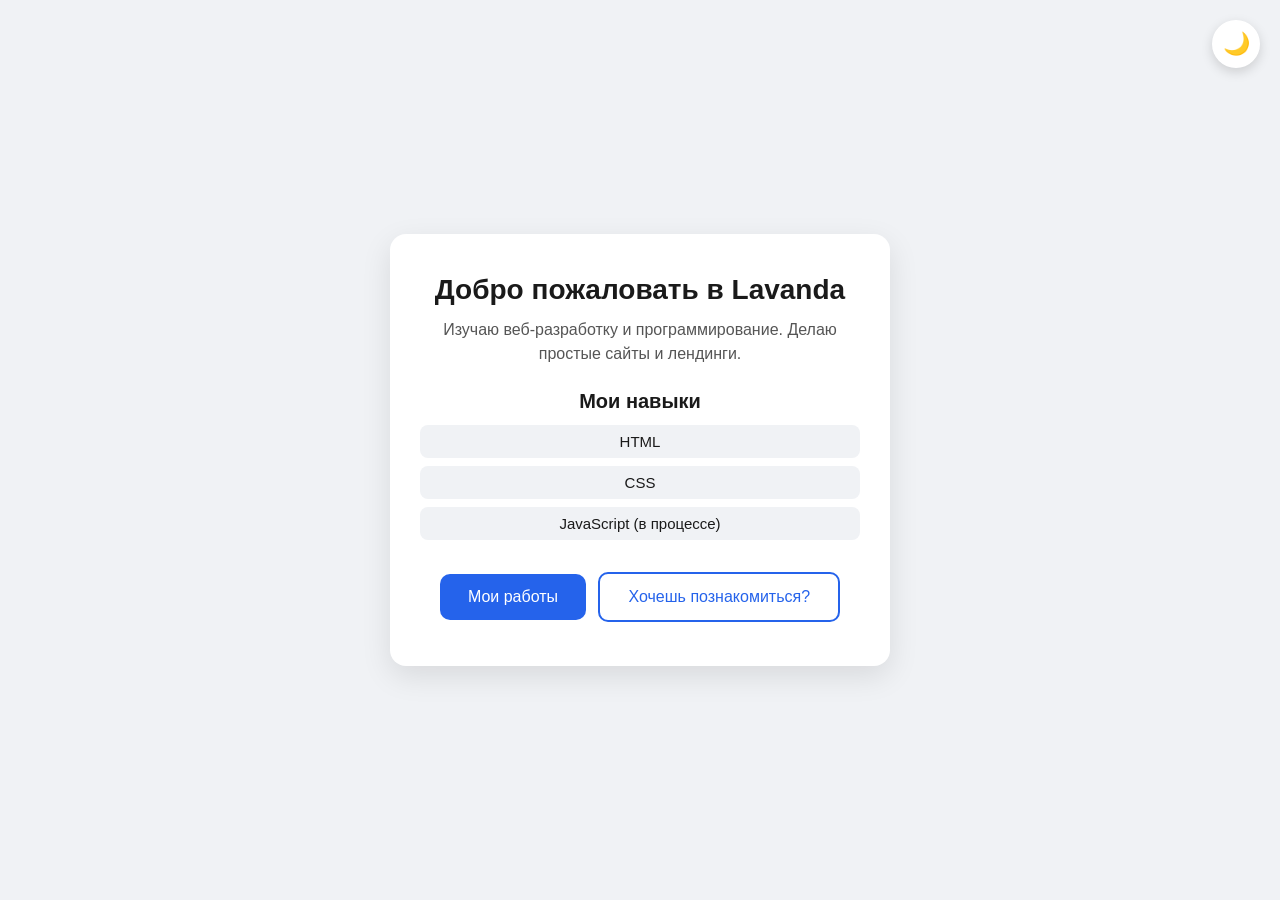
==== index.html @ 7da5be28 "Update index.html" ====
<!DOCTYPE html>
<html lang="ru" data-theme="light">
<head>
  <meta charset="UTF-8">
  <meta name="viewport" content="width=device-width, initial-scale=1.0">
  <title>Lavanda — веб-разработчик</title>
  <link rel="stylesheet" href="style.css">
</head>
<body>
  <button id="theme-toggle" class="theme-btn" aria-label="Переключить тему">🌙</button>

  <div class="card">
    <h1>Добро пожаловать в Lavanda</h1>
    <p>Изучаю веб-разработку и программирование. Делаю простые сайты и лендинги.</p>

    <h2>Мои навыки</h2>
    <ul>
      <li>HTML</li>
      <li>CSS</li>
      <li>JavaScript (в процессе)</li>
    </ul>

    <a href="projects.html" class="btn">Мои работы</a>
    <a href="https://t.me/slowedsamurai" class="btn btn-outline">Хочешь познакомиться?</a>
  </div>

  <script src="script.js"></script>
</body>
</html>
---- style.css ----
:root {
  --bg: #f0f2f5;
  --card: #ffffff;
  --text: #1a1a1a;
  --text-light: #555555;
  --accent: #2563eb;
  --accent-hover: #1d4ed8;
  --muted: #f0f2f5;
  --border: #e4e7eb;
}

:root[data-theme="dark"] {
  --bg: #121212;
  --card: #1e1e1e;
  --text: #f0f0f0;
  --text-light: #b0b0b0;
  --accent: #3b82f6;
  --accent-hover: #60a5fa;
  --muted: #2a2a2a;
  --border: #333333;
}

* {
  margin: 0;
  padding: 0;
  box-sizing: border-box;
}

body {
  font-family: Arial, sans-serif;
  background: var(--bg);
  color: var(--text);
  display: flex;
  justify-content: center;
  align-items: center;
  min-height: 100vh;
  padding: 20px;
  transition: background 0.3s, color 0.3s;
}

.card {
  background: var(--card);
  max-width: 500px;
  width: 100%;
  padding: 40px 30px;
  border-radius: 16px;
  box-shadow: 0 10px 30px rgba(0,0,0,0.1);
  text-align: center;
  transition: background 0.3s;
}

h1 {
  font-size: 28px;
  color: var(--text);
  margin-bottom: 12px;
}

p {
  font-size: 16px;
  color: var(--text-light);
  margin-bottom: 24px;
  line-height: 1.5;
}

h2 {
  font-size: 20px;
  color: var(--text);
  margin-bottom: 12px;
}

ul {
  list-style: none;
  margin-bottom: 28px;
}

li {
  background: var(--muted);
  padding: 8px 12px;
  border-radius: 8px;
  margin-bottom: 8px;
  font-size: 15px;
  color: var(--text);
  transition: background 0.3s;
}

.btn {
  display: inline-block;
  background: var(--accent);
  color: #ffffff;
  text-decoration: none;
  padding: 14px 28px;
  border-radius: 10px;
  font-size: 16px;
  transition: background 0.2s;
  margin: 4px;
}

.btn:hover {
  background: var(--accent-hover);
}

.btn-outline {
  background: transparent;
  color: var(--accent);
  border: 2px solid var(--accent);
}

.btn-outline:hover {
  background: var(--accent);
  color: #ffffff;
}

.theme-btn {
  position: fixed;
  top: 20px;
  right: 20px;
  width: 48px;
  height: 48px;
  border-radius: 50%;
  border: none;
  background: var(--card);
  color: var(--text);
  font-size: 22px;
  cursor: pointer;
  box-shadow: 0 4px 12px rgba(0,0,0,0.15);
  transition: background 0.3s, transform 0.2s;
}

.theme-btn:hover {
  transform: scale(1.1);
}
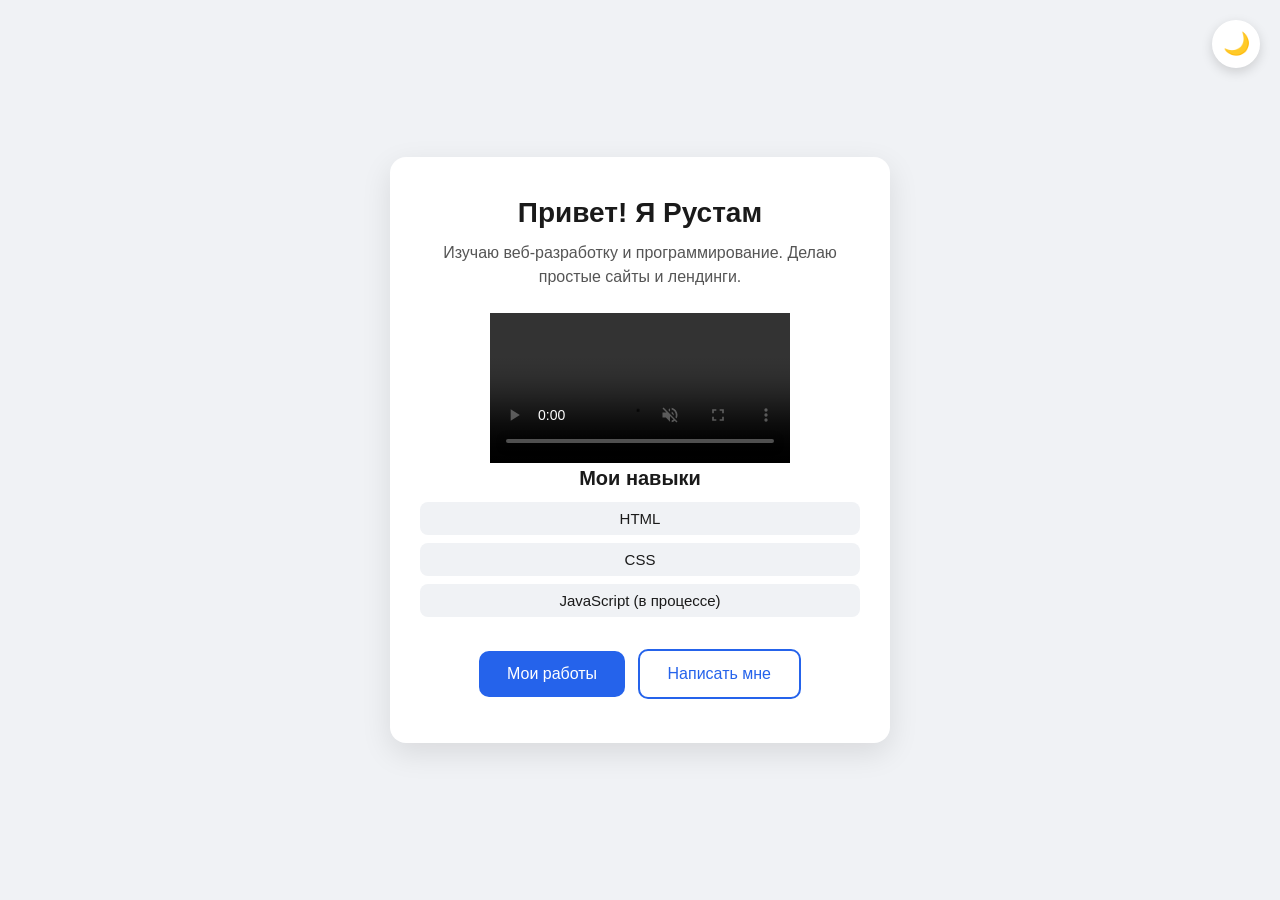
==== commit adf8d818: "Update index.html" ====
--- a/index.html
+++ b/index.html
@@ -3,16 +3,19 @@
 <head>
   <meta charset="UTF-8">
   <meta name="viewport" content="width=device-width, initial-scale=1.0">
-  <title>Lavanda — веб-разработчик</title>
+  <title>Рустам — веб-разработчик</title>
   <link rel="stylesheet" href="style.css">
 </head>
 <body>
   <button id="theme-toggle" class="theme-btn" aria-label="Переключить тему">🌙</button>
 
   <div class="card">
-    <h1>Добро пожаловать в Lavanda</h1>
+    <h1>Привет! Я Рустам</h1>
     <p>Изучаю веб-разработку и программирование. Делаю простые сайты и лендинги.</p>
-
+<video class="promo" controls muted playsinline>
+  <source src="promo.mp4" type="video/mp4">
+  Твой браузер не поддерживает видео.
+</video>
     <h2>Мои навыки</h2>
     <ul>
       <li>HTML</li>
@@ -21,7 +24,7 @@
     </ul>
 
     <a href="projects.html" class="btn">Мои работы</a>
-    <a href="https://t.me/slowedsamurai" class="btn btn-outline">Хочешь познакомиться?</a>
+    <a href="https://t.me/твой_ник" class="btn btn-outline">Написать мне</a>
   </div>
 
   <script src="script.js"></script>
--- a/style.css
+++ b/style.css
@@ -129,3 +129,52 @@
 .theme-btn:hover {
   transform: scale(1.1);
 }
+
+.back {
+  display: inline-block;
+  color: #2563eb;
+  text-decoration: none;
+  font-size: 14px;
+  margin-bottom: 20px;
+}
+
+.back:hover {
+  text-decoration: underline;
+}
+
+/* Сетка для карточек */
+.projects {
+  display: flex;
+  flex-direction: column;
+  gap: 12px;
+  margin: 20px 0 28px;
+}
+
+/* Одна карточка проекта */
+.project {
+  display: block;
+  background: #f0f2f5;
+  padding: 16px 20px;
+  border-radius: 10px;
+  text-decoration: none;
+  color: #1a1a1a;
+  transition: background 0.2s, transform 0.2s;
+}
+
+.project:hover {
+  background: #e4e7eb;
+  transform: translateY(-2px);
+}
+
+.project h3 {
+  font-size: 16px;
+  margin-bottom: 6px;
+  color: #1a1a1a;
+}
+
+.project p {
+  font-size: 14px;
+  color: #666;
+  margin: 0;
+  line-height: 1.4;
+}
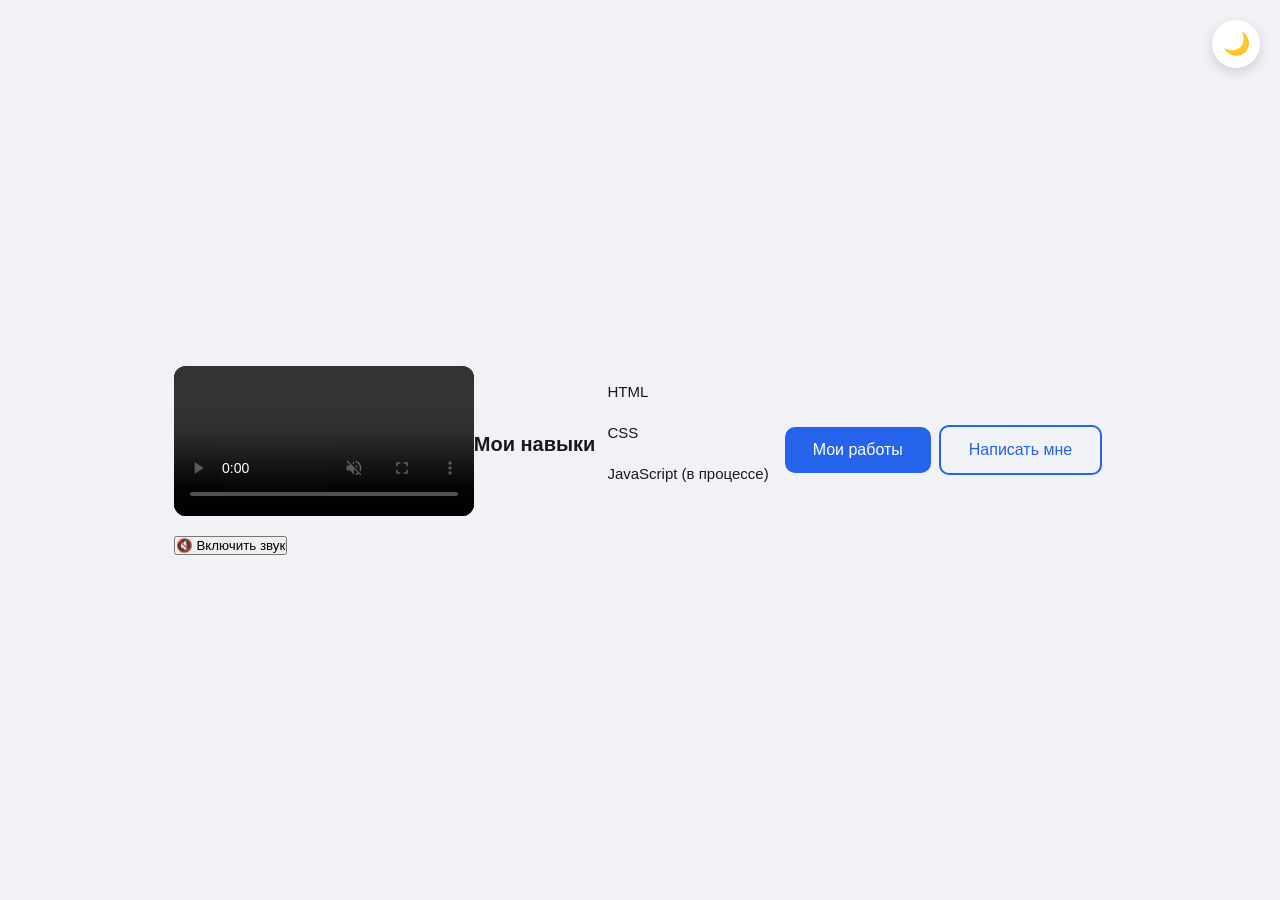
==== commit 176e5c0c: "Update index.html" ====
--- a/index.html
+++ b/index.html
@@ -9,13 +9,13 @@
 <body>
   <button id="theme-toggle" class="theme-btn" aria-label="Переключить тему">🌙</button>
 
-  <div class="card">
-    <h1>Привет! Я Рустам</h1>
-    <p>Изучаю веб-разработку и программирование. Делаю простые сайты и лендинги.</p>
-<video class="promo" controls muted playsinline>
-  <source src="promo.mp4" type="video/mp4">
-  Твой браузер не поддерживает видео.
-</video>
+  <div class="video-wrapper">
+  <video id="promo-video" class="promo" controls muted playsinline autoplay loop>
+    <source src="promo.mp4" type="video/mp4">
+    Твой браузер не поддерживает видео.
+  </video>
+  <button id="unmute-btn" class="unmute-btn" aria-label="Включить звук">🔇 Включить звук</button>
+</div>
     <h2>Мои навыки</h2>
     <ul>
       <li>HTML</li>
@@ -24,7 +24,7 @@
     </ul>
 
     <a href="projects.html" class="btn">Мои работы</a>
-    <a href="https://t.me/твой_ник" class="btn btn-outline">Написать мне</a>
+    <a href="https://t.me/slowedsamurai" class="btn btn-outline">Написать мне</a>
   </div>
 
   <script src="script.js"></script>
--- a/style.css
+++ b/style.css
@@ -178,3 +178,10 @@
   margin: 0;
   line-height: 1.4;
 }
+.promo {
+  width: 100%;
+  border-radius: 12px;
+  margin: 20px 0;
+  display: block;
+  background: #000;
+}
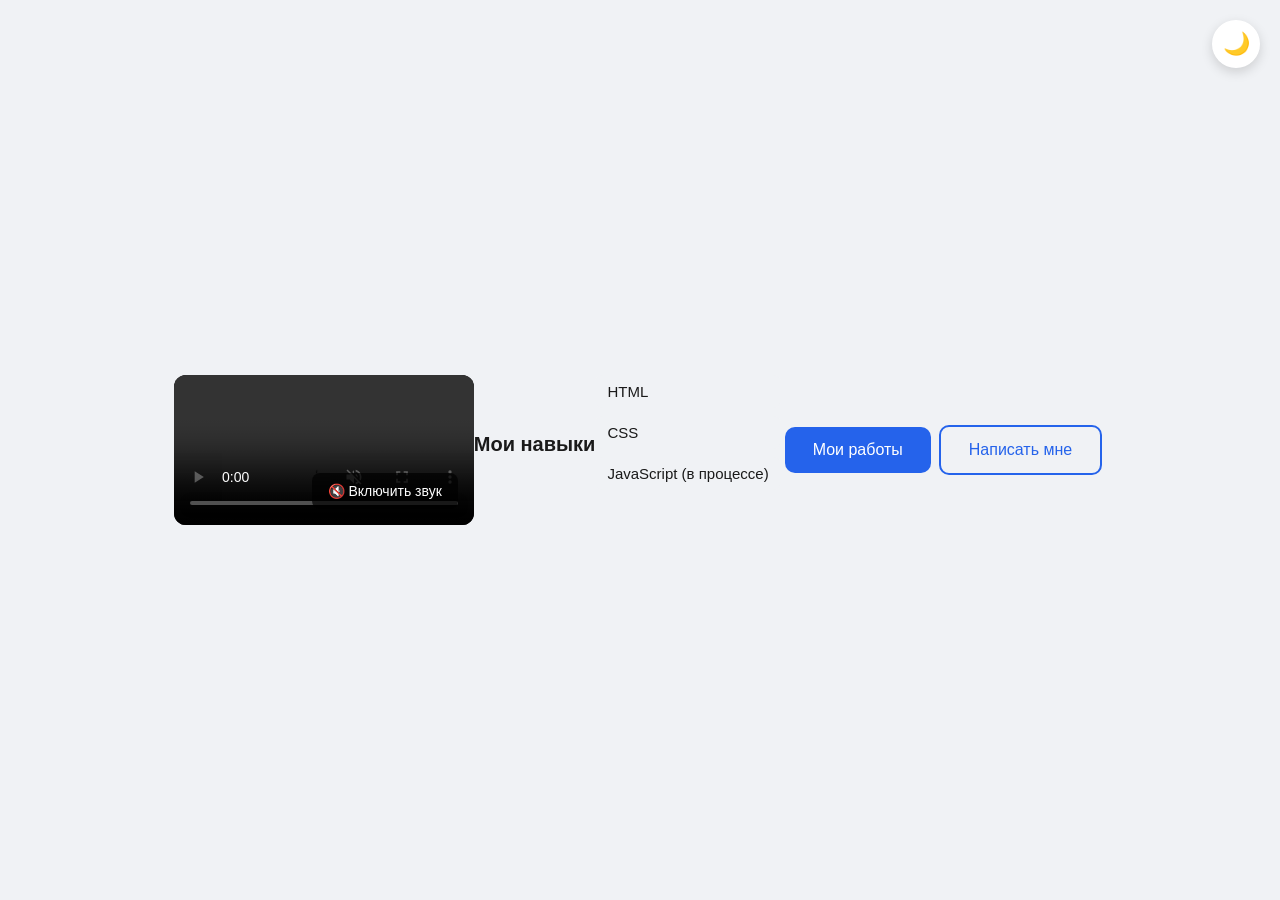
==== commit c8086be9: "Update index.html" ====
--- a/index.html
+++ b/index.html
@@ -25,7 +25,6 @@
 
     <a href="projects.html" class="btn">Мои работы</a>
     <a href="https://t.me/slowedsamurai" class="btn btn-outline">Написать мне</a>
-  </div>
 
   <script src="script.js"></script>
 </body>
--- a/style.css
+++ b/style.css
@@ -178,10 +178,38 @@
   margin: 0;
   line-height: 1.4;
 }
+
+.video-wrapper {
+  position: relative;
+  margin: 20px 0;
+}
+
 .promo {
   width: 100%;
   border-radius: 12px;
-  margin: 20px 0;
   display: block;
   background: #000;
-}
+  margin: 0;
+}
+
+.unmute-btn {
+  position: absolute;
+  bottom: 16px;
+  right: 16px;
+  background: rgba(0, 0, 0, 0.7);
+  color: #fff;
+  border: none;
+  padding: 10px 16px;
+  border-radius: 8px;
+  font-size: 14px;
+  cursor: pointer;
+  transition: background 0.2s;
+}
+
+.unmute-btn:hover {
+  background: rgba(0, 0, 0, 0.9);
+}
+
+.unmute-btn.hidden {
+  display: none;
+}
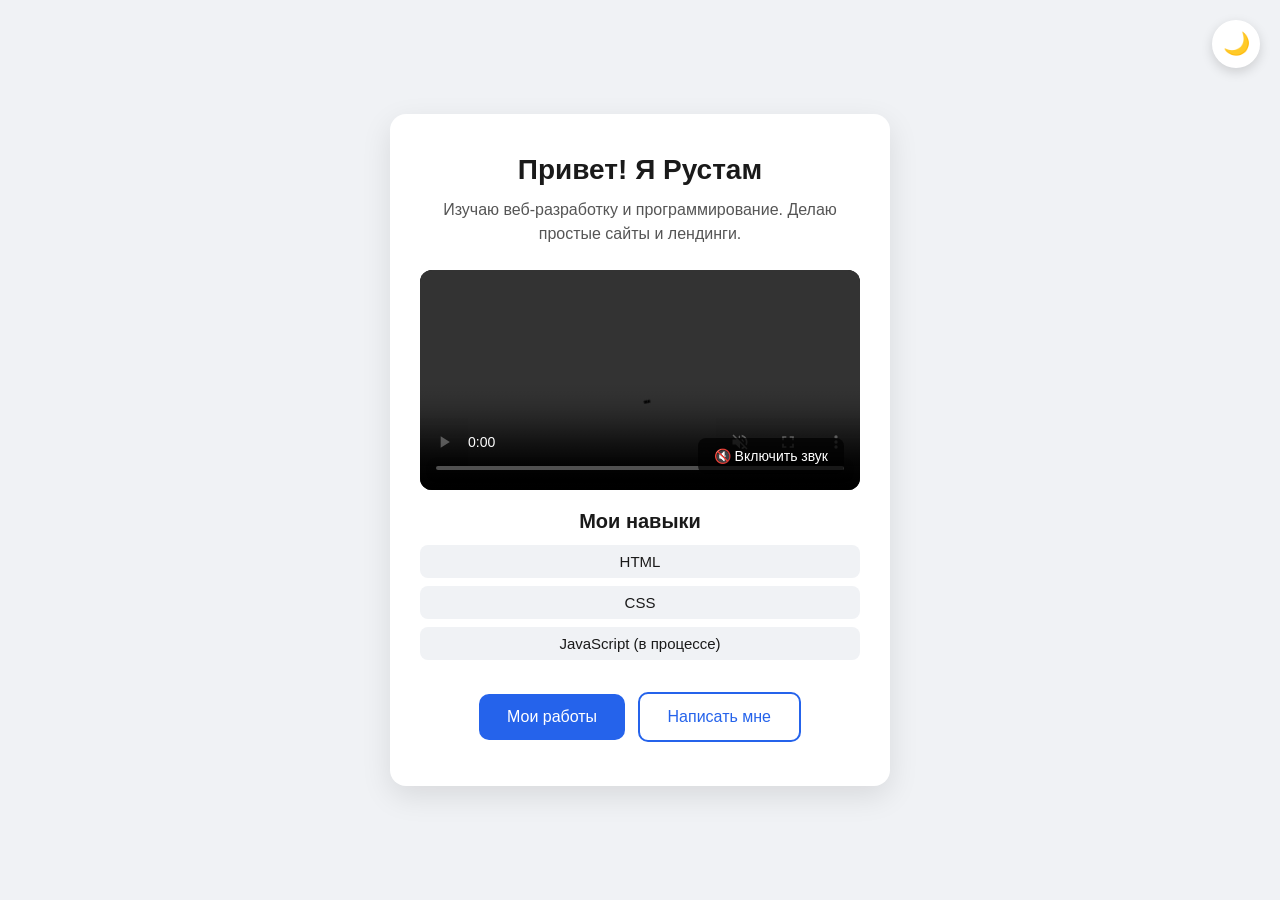
==== commit fba62377: "Update index.html" ====
--- a/index.html
+++ b/index.html
@@ -8,7 +8,9 @@
 </head>
 <body>
   <button id="theme-toggle" class="theme-btn" aria-label="Переключить тему">🌙</button>
-
+<div class="card">
+  <h1>Привет! Я Рустам</h1>
+  <p>Изучаю веб-разработку и программирование. Делаю простые сайты и лендинги.</p>
   <div class="video-wrapper">
   <video id="promo-video" class="promo" controls muted playsinline autoplay loop>
     <source src="promo.mp4" type="video/mp4">
@@ -25,7 +27,7 @@
 
     <a href="projects.html" class="btn">Мои работы</a>
     <a href="https://t.me/slowedsamurai" class="btn btn-outline">Написать мне</a>
-
+</div>
   <script src="script.js"></script>
 </body>
 </html>
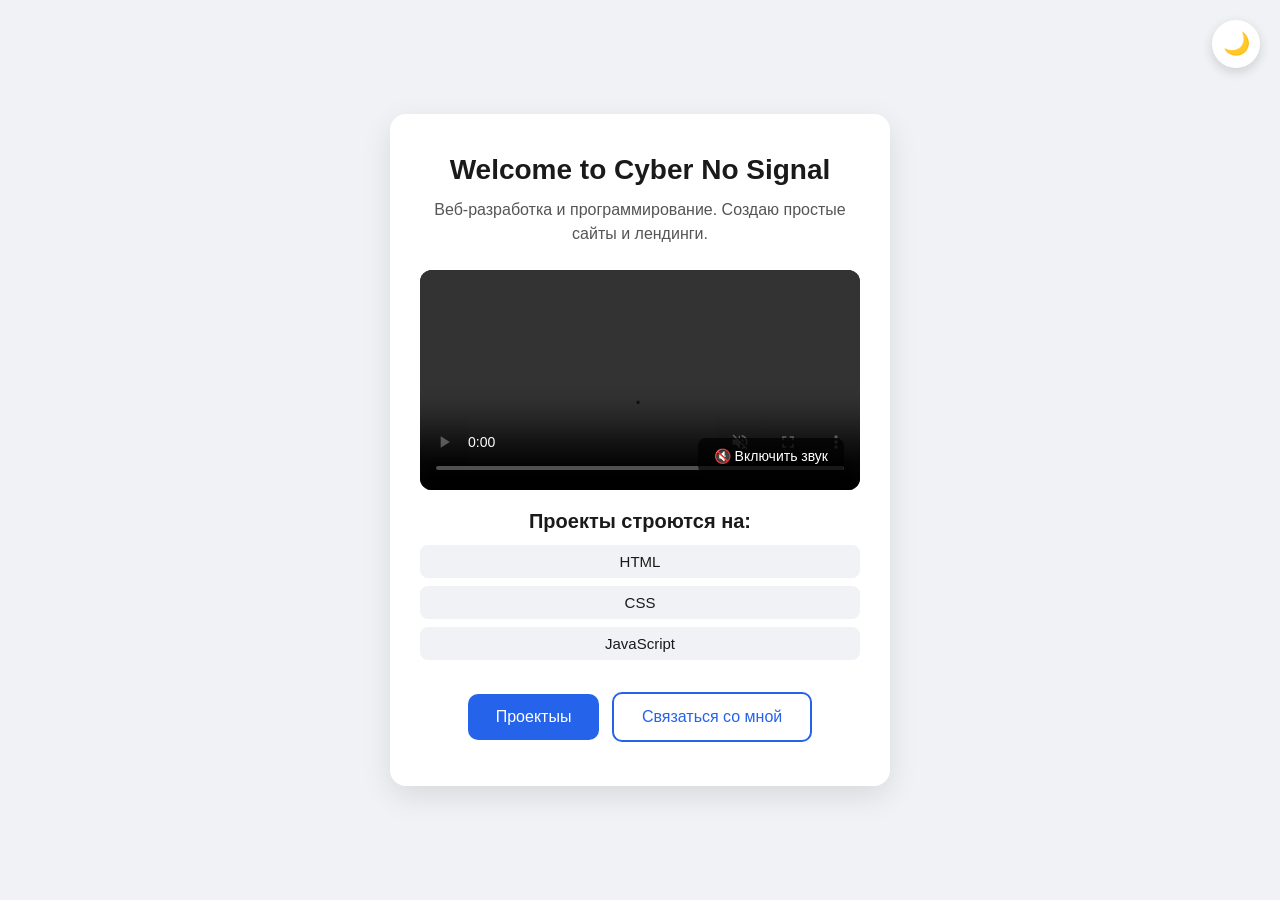
==== commit a8bcb8bb: "Update index.html" ====
--- a/index.html
+++ b/index.html
@@ -3,14 +3,14 @@
 <head>
   <meta charset="UTF-8">
   <meta name="viewport" content="width=device-width, initial-scale=1.0">
-  <title>Рустам — веб-разработчик</title>
+  <title>Cyber No Signal</title>
   <link rel="stylesheet" href="style.css">
 </head>
 <body>
   <button id="theme-toggle" class="theme-btn" aria-label="Переключить тему">🌙</button>
 <div class="card">
-  <h1>Привет! Я Рустам</h1>
-  <p>Изучаю веб-разработку и программирование. Делаю простые сайты и лендинги.</p>
+  <h1>Welcome to Cyber No Signal</h1>
+  <p>Веб-разработка и программирование. Создаю простые сайты и лендинги.</p>
   <div class="video-wrapper">
   <video id="promo-video" class="promo" controls muted playsinline autoplay loop>
     <source src="promo.mp4" type="video/mp4">
@@ -18,15 +18,15 @@
   </video>
   <button id="unmute-btn" class="unmute-btn" aria-label="Включить звук">🔇 Включить звук</button>
 </div>
-    <h2>Мои навыки</h2>
+    <h2>Проекты строются на:</h2>
     <ul>
       <li>HTML</li>
       <li>CSS</li>
-      <li>JavaScript (в процессе)</li>
+      <li>JavaScript</li>
     </ul>
 
-    <a href="projects.html" class="btn">Мои работы</a>
-    <a href="https://t.me/slowedsamurai" class="btn btn-outline">Написать мне</a>
+    <a href="projects.html" class="btn">Проектыы</a>
+    <a href="https://t.me/slowedsamurai" class="btn btn-outline">Связаться со мной</a>
 </div>
   <script src="script.js"></script>
 </body>
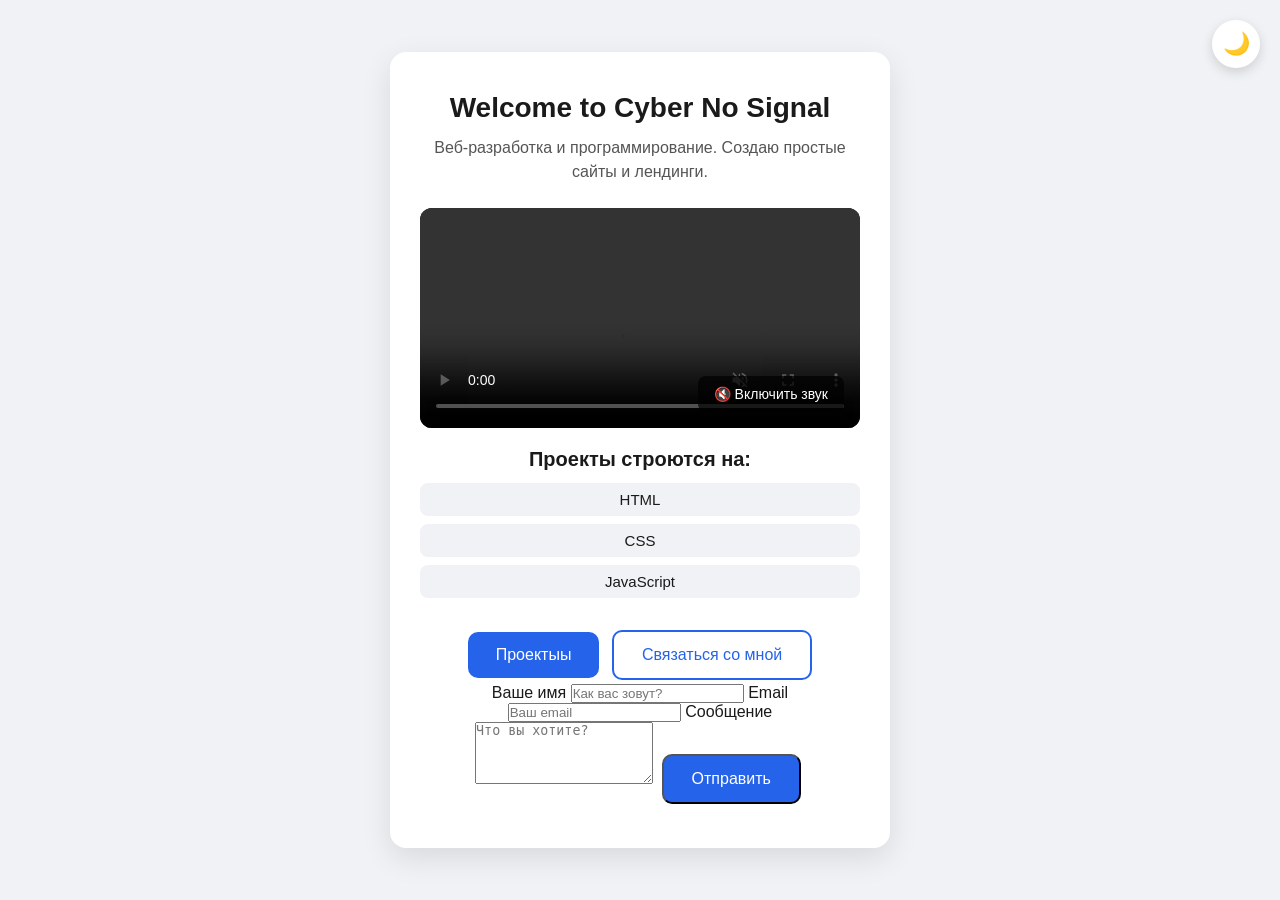
==== commit 430025ce: "Update index.html" ====
--- a/index.html
+++ b/index.html
@@ -27,6 +27,18 @@
 
     <a href="projects.html" class="btn">Проектыы</a>
     <a href="https://t.me/slowedsamurai" class="btn btn-outline">Связаться со мной</a>
+  <form action="https://formspree.io/f/meaeeqpl" method="POST" class="contact-form">
+  <label for="name">Ваше имя</label>
+  <input type="text" id="name" name="name" required placeholder="Как вас зовут?">
+
+  <label for="email">Email</label>
+  <input type="email" id="email" name="email" required placeholder="Ваш email">
+
+  <label for="message">Сообщение</label>
+  <textarea id="message" name="message" required placeholder="Что вы хотите?" rows="4"></textarea>
+
+  <button type="submit" class="btn">Отправить</button>
+</form>
 </div>
   <script src="script.js"></script>
 </body>
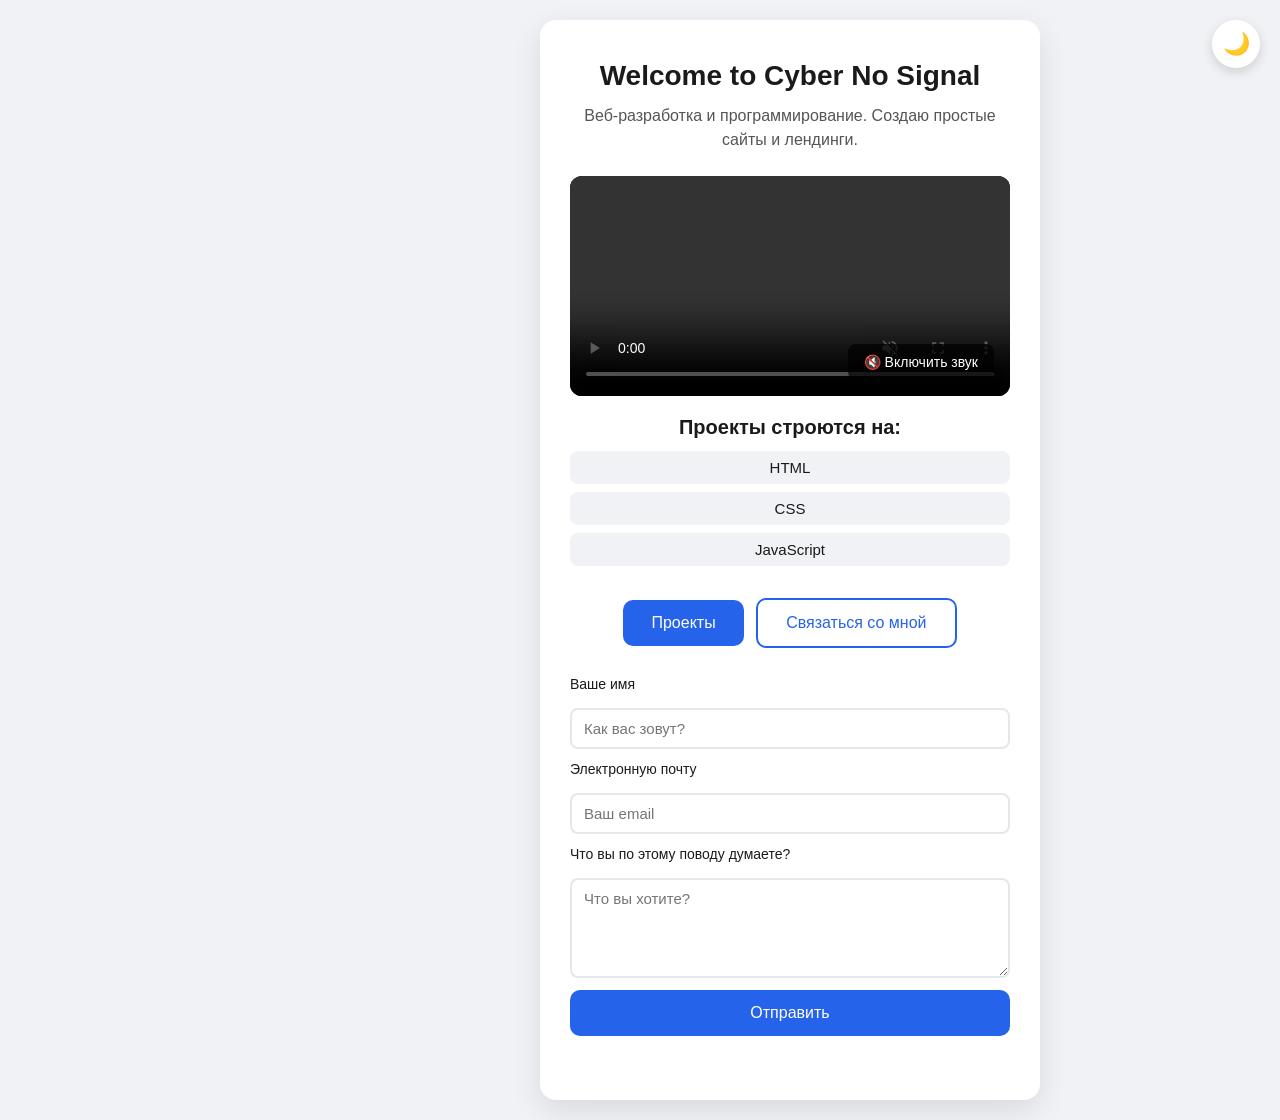
==== commit 2bacf477: "Update index.html" ====
--- a/index.html
+++ b/index.html
@@ -7,6 +7,7 @@
   <link rel="stylesheet" href="style.css">
 </head>
 <body>
+  <canvas id="stars"></canvas>
   <button id="theme-toggle" class="theme-btn" aria-label="Переключить тему">🌙</button>
 <div class="card">
   <h1>Welcome to Cyber No Signal</h1>
@@ -25,16 +26,16 @@
       <li>JavaScript</li>
     </ul>
 
-    <a href="projects.html" class="btn">Проектыы</a>
+    <a href="projects.html" class="btn">Проекты</a>
     <a href="https://t.me/slowedsamurai" class="btn btn-outline">Связаться со мной</a>
-  <form action="https://formspree.io/f/meaeeqpl" method="POST" class="contact-form">
+    <form action="https://formspree.io/f/meaeeqpl" method="POST" class="contact-form">
   <label for="name">Ваше имя</label>
   <input type="text" id="name" name="name" required placeholder="Как вас зовут?">
 
-  <label for="email">Email</label>
+  <label for="email">Электронную почту</label>
   <input type="email" id="email" name="email" required placeholder="Ваш email">
 
-  <label for="message">Сообщение</label>
+  <label for="message">Что вы по этому поводу думаете?</label>
   <textarea id="message" name="message" required placeholder="Что вы хотите?" rows="4"></textarea>
 
   <button type="submit" class="btn">Отправить</button>
--- a/style.css
+++ b/style.css
@@ -213,3 +213,45 @@
 .unmute-btn.hidden {
   display: none;
 }
+.contact-form {
+  display: flex;
+  flex-direction: column;
+  gap: 12px;
+  margin: 24px 0;
+  text-align: left;
+}
+
+.contact-form label {
+  font-size: 14px;
+  color: var(--text);
+  margin-bottom: 4px;
+}
+
+.contact-form input,
+.contact-form textarea {
+  padding: 10px 12px;
+  border: 2px solid var(--border);
+  border-radius: 8px;
+  background: var(--card);
+  color: var(--text);
+  font-family: Arial, sans-serif;
+  font-size: 15px;
+  transition: border-color 0.2s;
+}
+
+.contact-form input:focus,
+.contact-form textarea:focus {
+  outline: none;
+  border-color: var(--accent);
+}
+
+.contact-form textarea {
+  resize: vertical;
+  min-height: 100px;
+}
+
+.contact-form .btn {
+  margin: 0;
+  cursor: pointer;
+  border: none;
+}
